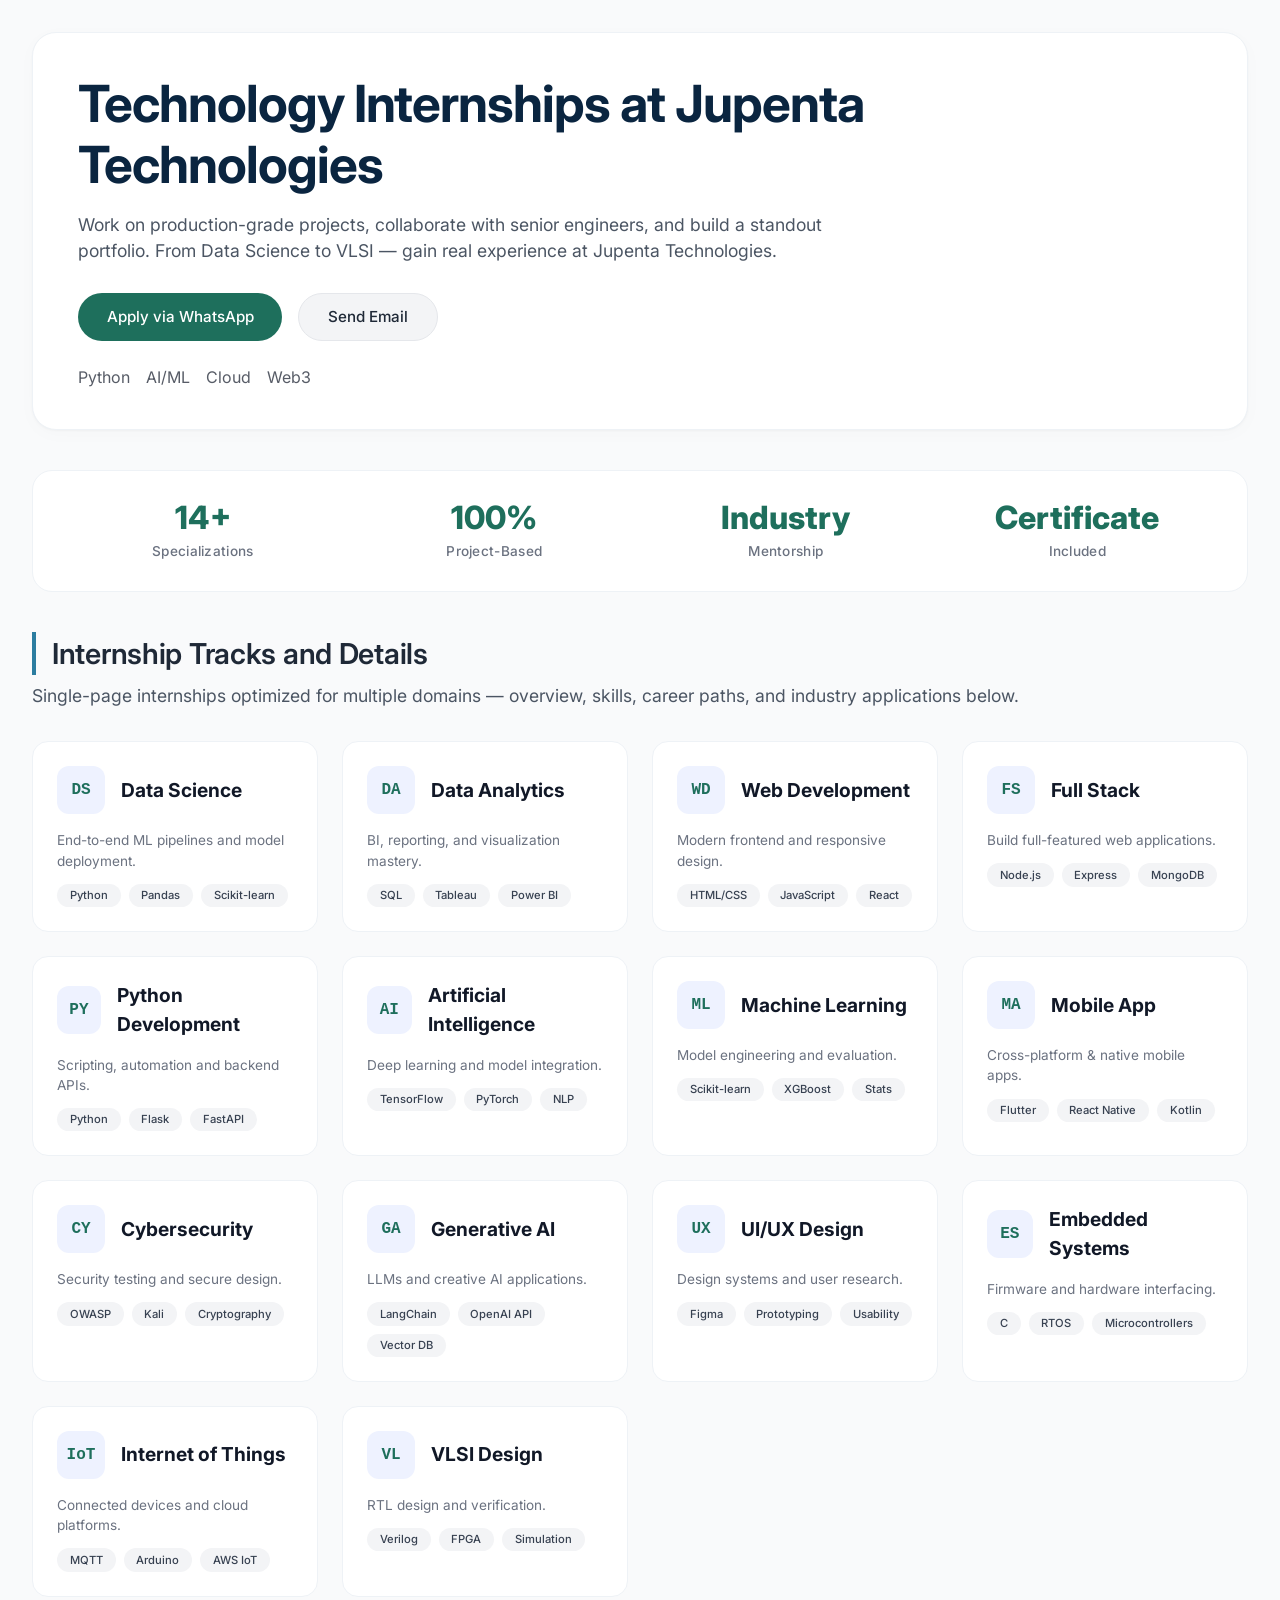
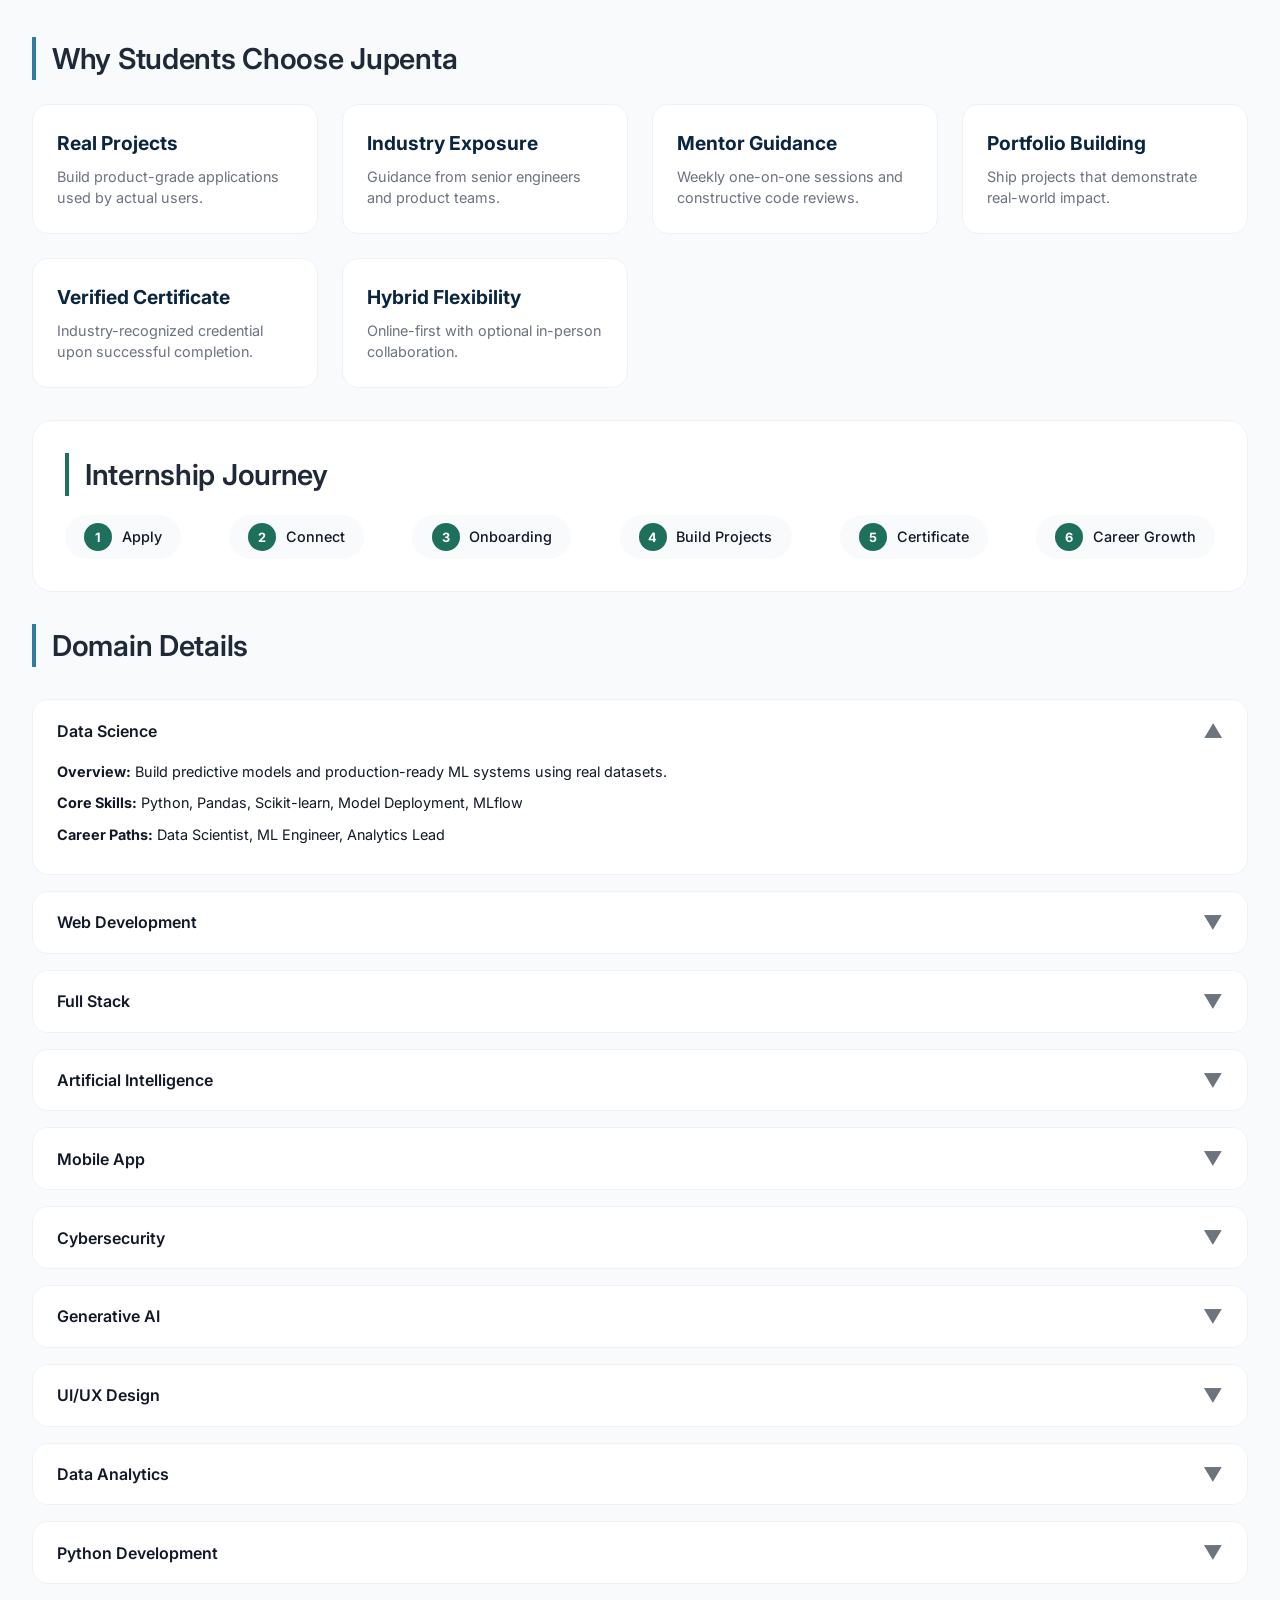
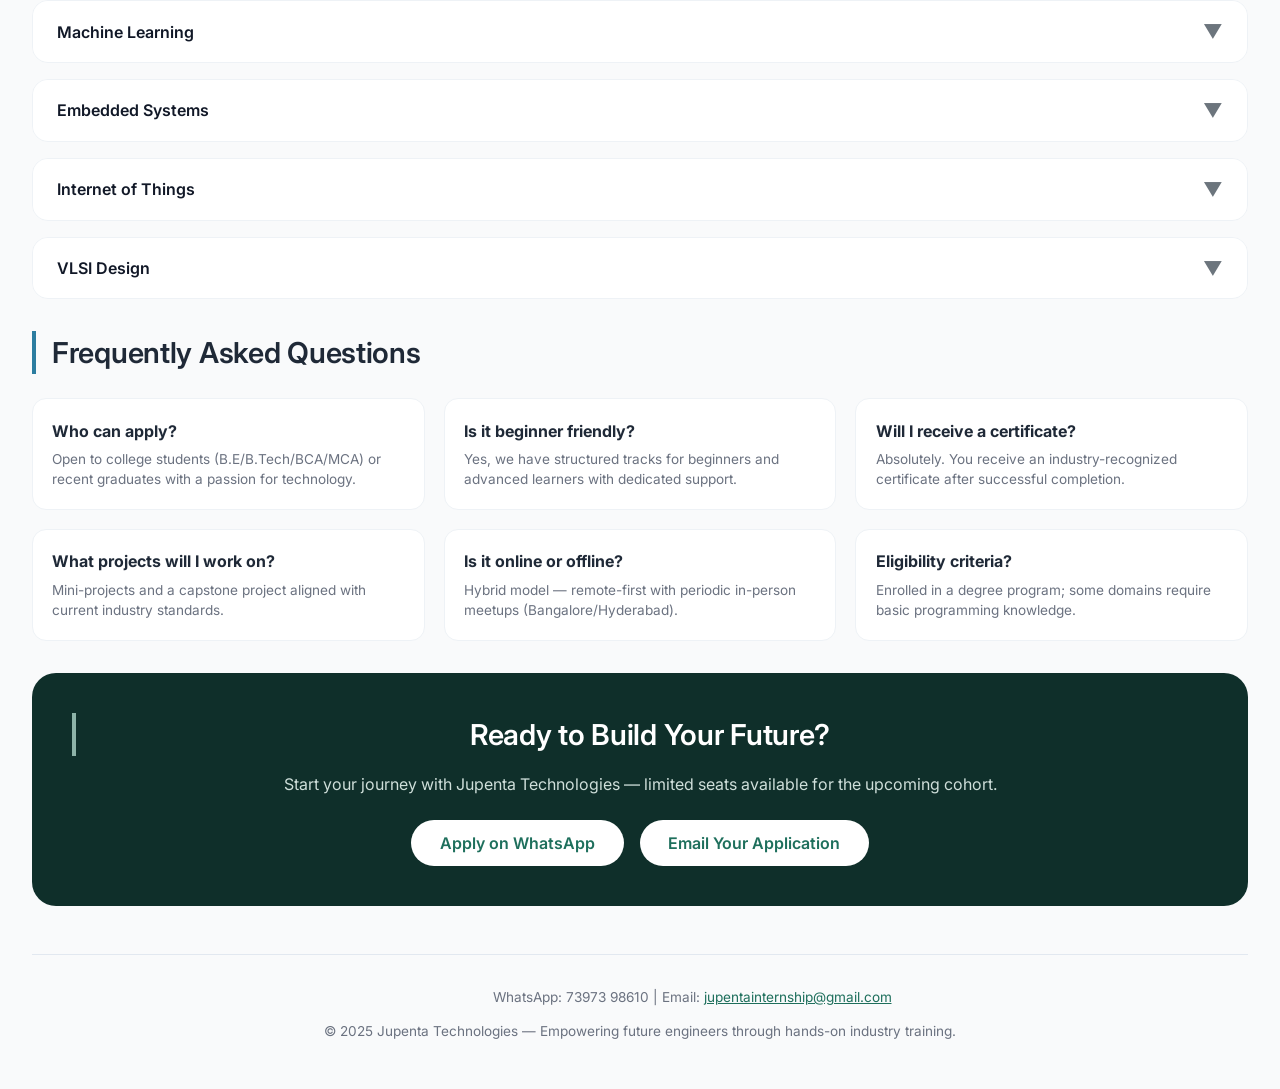
==== internships/index.html @ 1228b9b9 "Final UI, SEO, and deployment update" ====
<!DOCTYPE html>
<html lang="en">
<head>
  <meta charset="UTF-8">
  <meta name="viewport" content="width=device-width, initial-scale=1.0, viewport-fit=cover">
  <title>Technology Internships | Jupenta Technologies</title>
  <meta name="description" content="Single-page internships at Jupenta Technologies — project-based training, mentorship, and certificates across Data Science, AI, Web, IoT, and more.">
  <meta name="robots" content="index, follow">
  <link rel="canonical" href="https://jupenta.com/internships">
  <meta property="og:locale" content="en_US">
  <meta property="og:type" content="website">
  <meta property="og:title" content="Technology Internships | Jupenta Technologies">
  <meta property="og:description" content="Project-based internships for engineering students: Data Science, AI, Web, IoT, and more. Apply via WhatsApp or Email.">
  <meta property="og:url" content="https://jupenta.com/internships">
  <meta property="og:image" content="https://jupenta.com/assets/images/FINAL,JUPENTA,LOGO.png">
  <meta name="twitter:card" content="summary_large_image">
  <meta name="twitter:title" content="Technology Internships | Jupenta Technologies">
  <meta name="twitter:description" content="Project-based internships for engineering students: Data Science, AI, Web, IoT, and more. Apply via WhatsApp or Email.">
  <meta name="twitter:image" content="https://jupenta.com/assets/images/FINAL,JUPENTA,LOGO.png">
  <link rel="preconnect" href="https://fonts.googleapis.com">
  <link rel="preconnect" href="https://fonts.gstatic.com" crossorigin>
  <link href="https://fonts.googleapis.com/css2?family=Inter:opsz,wght@14..32,300;14..32,400;14..32,500;14..32,600;14..32,700;14..32,800&display=swap" rel="stylesheet">
  <!-- Structured data: Organization, EducationalOrganization, Website, Breadcrumb, FAQ -->
  <script type="application/ld+json">
  {
    "@context": "https://schema.org",
    "@graph": [
      {
        "@type": "Organization",
        "name": "Jupenta Technologies",
        "url": "https://jupenta.com",
        "logo": "https://jupenta.com/assets/images/FINAL,JUPENTA,LOGO.png",
        "contactPoint": [{"@type": "ContactPoint","telephone": "+91 73973 98610","contactType": "customer support","areaServed": "IN"}]
      },
      {
        "@type": "EducationalOrganization",
        "name": "Jupenta Technologies",
        "url": "https://jupenta.com/internships",
        "logo": "https://jupenta.com/assets/images/FINAL,JUPENTA,LOGO.png",
        "address": {"@type": "PostalAddress","addressLocality": "Coimbatore","addressRegion": "Tamil Nadu","addressCountry": "IN"}
      },
      {
        "@type": "WebSite",
        "url": "https://jupenta.com",
        "potentialAction": {"@type": "SearchAction","target": "https://jupenta.com/?s={search_term_string}","query-input": "required name=search_term_string"}
      },
      {
        "@type": "BreadcrumbList",
        "itemListElement": [
          {"@type": "ListItem","position": 1, "name": "Home", "item": "https://jupenta.com/"},
          {"@type": "ListItem","position": 2, "name": "Internships", "item": "https://jupenta.com/internships"}
        ]
      }
    ]
  }
  </script>
  <!-- FAQ structured data is added near the FAQ section for clarity -->
  <style>
    * {
      margin: 0;
      padding: 0;
      box-sizing: border-box;
    }

    body {
      background: #f9fafb;
      font-family: 'Inter', sans-serif;
      color: #111827;
      line-height: 1.5;
    }

    .container {
      max-width: 1280px;
      margin: 0 auto;
      padding: 2rem 2rem 3rem;
    }

    /* Typography */
    h1 {
      font-size: 3.2rem;
      font-weight: 700;
      letter-spacing: -0.02em;
      line-height: 1.2;
      color: #0a2540;
      margin-bottom: 1rem;
    }

    h2 {
      font-size: 1.8rem;
      font-weight: 600;
      letter-spacing: -0.01em;
      color: #1f2937;
      margin-bottom: 1rem;
      border-left: 4px solid #2c7da0;
      padding-left: 1rem;
    }

    h3 {
      font-weight: 600;
      font-size: 1.25rem;
    }

    .section-subtitle {
      color: #4b5563;
      margin-bottom: 2rem;
      font-size: 1.1rem;
    }

    /* Hero Section */
    .hero {
      background: #ffffff;
      border-radius: 1.5rem;
      padding: 2.5rem 2.8rem;
      margin-bottom: 2.5rem;
      box-shadow: 0 4px 20px rgba(0, 0, 0, 0.02), 0 1px 2px rgba(0, 0, 0, 0.03);
      border: 1px solid #eef2f6;
    }

    .hero-inner {
      display: flex;
      flex-wrap: wrap;
      align-items: center;
      justify-content: space-between;
      gap: 2rem;
    }

    .hero-content {
      flex: 2;
    }

    .hero-content p {
      font-size: 1.1rem;
      color: #4b5563;
      max-width: 90%;
      margin: 1rem 0 1.8rem;
    }

    .hero-logo img {
      width: 200px;
      border-radius: 16px;
      filter: drop-shadow(0 4px 12px rgba(0, 0, 0, 0.05));
    }

    /* Buttons */
    .btn-group {
      display: flex;
      flex-wrap: wrap;
      gap: 1rem;
    }

    .btn {
      display: inline-flex;
      align-items: center;
      gap: 0.5rem;
      padding: 0.7rem 1.8rem;
      border-radius: 40px;
      font-weight: 500;
      text-decoration: none;
      transition: all 0.2s ease;
      font-size: 0.95rem;
    }

    .btn-primary {
      background-color: #1e6f5c;
      color: white;
      border: none;
    }

    .btn-primary:hover {
      background-color: #0f5344;
      transform: translateY(-1px);
      box-shadow: 0 8px 18px rgba(30, 111, 92, 0.2);
    }

    .btn-secondary {
      background-color: #f3f4f6;
      color: #1f2937;
      border: 1px solid #e5e7eb;
    }

    .btn-secondary:hover {
      background-color: #e5e7eb;
      transform: translateY(-1px);
    }

    /* Stats */
    .stats-grid {
      display: flex;
      flex-wrap: wrap;
      justify-content: space-between;
      gap: 1rem;
      background: #ffffff;
      border-radius: 1.25rem;
      padding: 1.8rem 2rem;
      margin-bottom: 2.5rem;
      border: 1px solid #eef2f6;
    }

    .stat-item {
      text-align: center;
      flex: 1;
    }

    .stat-number {
      font-size: 2rem;
      font-weight: 800;
      color: #1e6f5c;
      display: block;
      line-height: 1.2;
    }

    .stat-label {
      font-size: 0.85rem;
      color: #6b7280;
      letter-spacing: 0.3px;
      font-weight: 500;
    }

    /* Domains Grid */
    .domains-grid {
      display: grid;
      grid-template-columns: repeat(auto-fill, minmax(280px, 1fr));
      gap: 1.5rem;
      margin: 2rem 0 2.5rem;
    }

    .domain-card {
      background: #ffffff;
      border-radius: 1rem;
      padding: 1.5rem;
      transition: all 0.25s;
      border: 1px solid #eef2f6;
      cursor: pointer;
    }

    .domain-card:hover {
      transform: translateY(-4px);
      box-shadow: 0 20px 25px -12px rgba(0, 0, 0, 0.08);
      border-color: #cbd5e1;
    }

    .domain-header {
      display: flex;
      gap: 1rem;
      align-items: center;
      margin-bottom: 1rem;
    }

    .domain-icon {
      background: #eef2ff;
      width: 48px;
      height: 48px;
      display: flex;
      align-items: center;
      justify-content: center;
      border-radius: 12px;
      font-weight: 700;
      font-size: 1rem;
      color: #1e6f5c;
      font-family: monospace;
    }

    .domain-title {
      font-weight: 700;
      font-size: 1.2rem;
    }

    .domain-desc {
      font-size: 0.85rem;
      color: #6b7280;
      margin-bottom: 0.8rem;
    }

    .skills-container {
      display: flex;
      flex-wrap: wrap;
      gap: 0.5rem;
      margin-top: 0.5rem;
    }

    .skill-tag {
      background: #f3f4f6;
      padding: 0.2rem 0.8rem;
      border-radius: 20px;
      font-size: 0.7rem;
      font-weight: 500;
      color: #374151;
    }

    /* Why Jupenta Cards */
    .features-grid {
      display: grid;
      grid-template-columns: repeat(auto-fit, minmax(260px, 1fr));
      gap: 1.5rem;
      margin: 1.5rem 0 2rem;
    }

    .feature-card {
      background: #ffffff;
      border-radius: 1rem;
      padding: 1.5rem;
      border: 1px solid #eef2f6;
    }

    .feature-title {
      font-weight: 700;
      font-size: 1.2rem;
      margin-bottom: 0.5rem;
      color: #0a2540;
    }

    .feature-text {
      color: #6b7280;
      font-size: 0.9rem;
    }

    /* Timeline */
    .timeline-section {
      background: #ffffff;
      border-radius: 1.25rem;
      padding: 2rem;
      margin: 2rem 0;
      border: 1px solid #eef2f6;
    }

    .timeline-steps {
      display: flex;
      flex-wrap: wrap;
      justify-content: space-between;
      gap: 0.8rem;
      margin-top: 1.2rem;
    }

    .step {
      background: #f9fafb;
      border-radius: 3rem;
      padding: 0.5rem 1.2rem;
      font-weight: 500;
      display: flex;
      align-items: center;
      gap: 0.6rem;
      font-size: 0.9rem;
    }

    .step-number {
      background: #1e6f5c;
      color: white;
      width: 28px;
      height: 28px;
      border-radius: 30px;
      display: inline-flex;
      align-items: center;
      justify-content: center;
      font-size: 0.8rem;
      font-weight: 700;
    }

    /* Accordion */
    .accordion {
      margin: 2rem 0;
    }

    .accordion-item {
      background: #ffffff;
      border-radius: 1rem;
      margin-bottom: 1rem;
      border: 1px solid #eef2f6;
      overflow: hidden;
    }

    .accordion-header {
      display: flex;
      justify-content: space-between;
      align-items: center;
      padding: 1rem 1.5rem;
      cursor: pointer;
      font-weight: 600;
      background: #ffffff;
      transition: background 0.2s;
    }

    .accordion-header:hover {
      background: #fafcfc;
    }

    .accordion-arrow {
      font-size: 1.2rem;
      transition: transform 0.2s;
      color: #6c757d;
    }

    .accordion-item.active .accordion-arrow {
      transform: rotate(180deg);
    }

    .accordion-body {
      max-height: 0;
      overflow: hidden;
      padding: 0 1.5rem;
      transition: max-height 0.3s ease;
    }

    .accordion-item.active .accordion-body {
      max-height: 250px;
      padding: 0 1.5rem 1.2rem 1.5rem;
    }

    .accordion-body p {
      margin-bottom: 0.6rem;
      font-size: 0.9rem;
    }

    /* FAQ Grid */
    .faq-grid {
      display: grid;
      grid-template-columns: repeat(auto-fit, minmax(300px, 1fr));
      gap: 1.2rem;
      margin: 1.5rem 0;
    }

    .faq-item {
      background: #ffffff;
      border-radius: 0.875rem;
      padding: 1.2rem;
      border: 1px solid #eef2f6;
    }

    .faq-question {
      font-weight: 700;
      color: #1f2937;
      display: block;
      margin-bottom: 0.4rem;
    }

    .faq-answer {
      color: #6b7280;
      font-size: 0.85rem;
    }

    /* Final CTA */
    .final-cta {
      background: #0f2f2a;
      color: white;
      border-radius: 1.5rem;
      padding: 2.5rem;
      text-align: center;
      margin: 2rem 0 1rem;
    }

    .final-cta h2 {
      color: white;
      border-left-color: #8db3a8;
    }

    .final-cta p {
      color: #cfdfda;
      margin: 0.5rem 0 1.5rem;
    }

    .btn-light {
      background-color: #ffffff;
      color: #1e6f5c;
      padding: 0.7rem 1.8rem;
      border-radius: 40px;
      font-weight: 600;
      text-decoration: none;
      transition: 0.2s;
    }

    .btn-light:hover {
      background-color: #eef2f6;
      transform: translateY(-1px);
    }

    footer {
      margin-top: 3rem;
      border-top: 1px solid #e2e8f0;
      padding-top: 2rem;
      text-align: center;
      font-size: 0.85rem;
      color: #6b7280;
    }

    @media (max-width: 768px) {
      .container {
        padding: 1rem;
      }
      h1 {
        font-size: 2.2rem;
      }
      .hero {
        padding: 1.5rem;
      }
    }
  </style>
</head>
<body>
<div class="container">
  <!-- Hero Section -->
  <section class="hero">
    <div class="hero-inner">
      <!-- Top navigation intentionally removed: this page is a subpage of jupenta.com -->
      <div class="hero-content">
        <h1>Technology Internships at Jupenta Technologies</h1>
        <p>Work on production-grade projects, collaborate with senior engineers, and build a standout portfolio. From Data Science to VLSI — gain real experience at Jupenta Technologies.</p>
        <div class="btn-group">
          <a class="btn btn-primary" href="https://wa.me/917397398610?text=Hello%20Jupenta%20Team%2C%20I%20would%20like%20to%20apply%20for%20an%20internship." target="_blank" rel="noopener">Apply via WhatsApp</a>
          <a class="btn btn-secondary" href="mailto:jupentainternship@gmail.com">Send Email</a>
        </div>
        <div style="margin-top: 1.5rem; display: flex; gap: 1rem; opacity: 0.7;">
          <span style="font-size: 1rem;">Python</span>
          <span style="font-size: 1rem;">AI/ML</span>
          <span style="font-size: 1rem;">Cloud</span>
          <span style="font-size: 1rem;">Web3</span>
        </div>
      </div>
      <div class="hero-logo">
        <img src="../assets/images/FINAL,JUPENTA,LOGO.png" alt="Jupenta Technologies logo" loading="lazy" onerror="this.src='https://placehold.co/300x150?text=Jupenta+Tech'">
      </div>
    </div>
  </section>

  <!-- Stats Section -->
  <div class="stats-grid">
    <div class="stat-item"><span class="stat-number">14+</span><span class="stat-label">Specializations</span></div>
    <div class="stat-item"><span class="stat-number">100%</span><span class="stat-label">Project-Based</span></div>
    <div class="stat-item"><span class="stat-number">Industry</span><span class="stat-label">Mentorship</span></div>
    <div class="stat-item"><span class="stat-number">Certificate</span><span class="stat-label">Included</span></div>
  </div>

  <!-- Optimized Domain Sections for SEO -->
  <section aria-labelledby="domains-heading">
    <h2 id="domains-heading" style="margin-bottom:0.5rem;">Internship Tracks and Details</h2>
    <p class="section-subtitle">Single-page internships optimized for multiple domains — overview, skills, career paths, and industry applications below.</p>

    <!-- Dynamic Grid Container -->
    <div id="domainsGrid" class="domains-grid"></div>

  </section>

  <!-- Why Jupenta -->
  <h2>Why Students Choose Jupenta</h2>
  <div class="features-grid">
    <div class="feature-card"><div class="feature-title">Real Projects</div><div class="feature-text">Build product-grade applications used by actual users.</div></div>
    <div class="feature-card"><div class="feature-title">Industry Exposure</div><div class="feature-text">Guidance from senior engineers and product teams.</div></div>
    <div class="feature-card"><div class="feature-title">Mentor Guidance</div><div class="feature-text">Weekly one-on-one sessions and constructive code reviews.</div></div>
    <div class="feature-card"><div class="feature-title">Portfolio Building</div><div class="feature-text">Ship projects that demonstrate real-world impact.</div></div>
    <div class="feature-card"><div class="feature-title">Verified Certificate</div><div class="feature-text">Industry-recognized credential upon successful completion.</div></div>
    <div class="feature-card"><div class="feature-title">Hybrid Flexibility</div><div class="feature-text">Online-first with optional in-person collaboration.</div></div>
  </div>

  <!-- Timeline -->
  <div class="timeline-section">
    <h2 style="border-left-color: #1e6f5c;">Internship Journey</h2>
    <div class="timeline-steps">
      <div class="step"><span class="step-number">1</span> Apply</div>
      <div class="step"><span class="step-number">2</span> Connect</div>
      <div class="step"><span class="step-number">3</span> Onboarding</div>
      <div class="step"><span class="step-number">4</span> Build Projects</div>
      <div class="step"><span class="step-number">5</span> Certificate</div>
      <div class="step"><span class="step-number">6</span> Career Growth</div>
    </div>
  </div>

  <!-- Accordion: Domain Details -->
  <h2>Domain Details</h2>
  <div class="accordion" id="accordionContainer"></div>

  <!-- FAQ -->
  <h2>Frequently Asked Questions</h2>
  <div class="faq-grid">
    <div class="faq-item"><span class="faq-question">Who can apply?</span><div class="faq-answer">Open to college students (B.E/B.Tech/BCA/MCA) or recent graduates with a passion for technology.</div></div>
    <div class="faq-item"><span class="faq-question">Is it beginner friendly?</span><div class="faq-answer">Yes, we have structured tracks for beginners and advanced learners with dedicated support.</div></div>
    <div class="faq-item"><span class="faq-question">Will I receive a certificate?</span><div class="faq-answer">Absolutely. You receive an industry-recognized certificate after successful completion.</div></div>
    <div class="faq-item"><span class="faq-question">What projects will I work on?</span><div class="faq-answer">Mini-projects and a capstone project aligned with current industry standards.</div></div>
    <div class="faq-item"><span class="faq-question">Is it online or offline?</span><div class="faq-answer">Hybrid model — remote-first with periodic in-person meetups (Bangalore/Hyderabad).</div></div>
    <div class="faq-item"><span class="faq-question">Eligibility criteria?</span><div class="faq-answer">Enrolled in a degree program; some domains require basic programming knowledge.</div></div>
  </div>

  <script type="application/ld+json">
  {
    "@context": "https://schema.org",
    "@type": "FAQPage",
    "mainEntity": [
      {"@type": "Question","name": "Who can apply for the internship?","acceptedAnswer": {"@type": "Answer","text": "Open to college students (B.E/B.Tech/BCA/MCA) and recent graduates with interest in technology."}},
      {"@type": "Question","name": "Do interns receive certificates?","acceptedAnswer": {"@type": "Answer","text": "Yes — interns receive a verified industry-recognized certificate upon successful completion."}},
      {"@type": "Question","name": "Is prior experience required?","acceptedAnswer": {"@type": "Answer","text": "Some tracks are beginner-friendly; other tracks recommend basic programming knowledge."}},
      {"@type": "Question","name": "Are projects included?","acceptedAnswer": {"@type": "Answer","text": "Yes — project-based learning with a capstone project aligned to industry use-cases."}},
      {"@type": "Question","name": "Which internship domains are available?","acceptedAnswer": {"@type": "Answer","text": "Data Science, Data Analytics, Web & Full Stack, Python, AI/ML, Mobile, Cybersecurity, Generative AI, UI/UX, Embedded, IoT, VLSI and more — all on a single page."}},
      {"@type": "Question","name": "How do I apply?","acceptedAnswer": {"@type": "Answer","text": "Apply via the WhatsApp link or send your application to jupentainternship@gmail.com."}}
    ]
  }
  </script>

  <!-- Final CTA -->
  <div class="final-cta">
    <h2>Ready to Build Your Future?</h2>
    <p>Start your journey with Jupenta Technologies — limited seats available for the upcoming cohort.</p>
    <div style="display: flex; gap: 1rem; justify-content: center; flex-wrap: wrap;">
      <a class="btn-light" href="https://wa.me/917397398610?text=Hello%20Jupenta%20Team%2C%20I%20would%20like%20to%20apply%20for%20an%20internship." target="_blank">Apply on WhatsApp</a>
      <a class="btn-light" href="mailto:jupentainternship@gmail.com">Email Your Application</a>
    </div>
  </div>

  <footer>
    <div style="display: flex; justify-content: center; gap: 1.5rem; align-items: center; flex-wrap: wrap; margin-bottom: 0.8rem;">
      <img src="../assets/images/FINAL,JUPENTA,LOGO.png" alt="Jupenta Technologies logo" loading="lazy" style="width: 80px;" onerror="this.src='https://placehold.co/80x80?text=J'">
      <div>WhatsApp: 73973 98610  |  Email: <a href="mailto:jupentainternship@gmail.com" style="color: #1e6f5c;">jupentainternship@gmail.com</a></div>
    </div>
    <div>© 2025 Jupenta Technologies — Empowering future engineers through hands-on industry training.</div>
  </footer>
</div>

<script>
  // Domain data
  const domainsData = [
    { code: "DS", name: "Data Science", desc: "End-to-end ML pipelines and model deployment.", skills: ["Python", "Pandas", "Scikit-learn"] },
    { code: "DA", name: "Data Analytics", desc: "BI, reporting, and visualization mastery.", skills: ["SQL", "Tableau", "Power BI"] },
    { code: "WD", name: "Web Development", desc: "Modern frontend and responsive design.", skills: ["HTML/CSS", "JavaScript", "React"] },
    { code: "FS", name: "Full Stack", desc: "Build full-featured web applications.", skills: ["Node.js", "Express", "MongoDB"] },
    { code: "PY", name: "Python Development", desc: "Scripting, automation and backend APIs.", skills: ["Python", "Flask", "FastAPI"] },
    { code: "AI", name: "Artificial Intelligence", desc: "Deep learning and model integration.", skills: ["TensorFlow", "PyTorch", "NLP"] },
    { code: "ML", name: "Machine Learning", desc: "Model engineering and evaluation.", skills: ["Scikit-learn", "XGBoost", "Stats"] },
    { code: "MA", name: "Mobile App", desc: "Cross-platform & native mobile apps.", skills: ["Flutter", "React Native", "Kotlin"] },
    { code: "CY", name: "Cybersecurity", desc: "Security testing and secure design.", skills: ["OWASP", "Kali", "Cryptography"] },
    { code: "GA", name: "Generative AI", desc: "LLMs and creative AI applications.", skills: ["LangChain", "OpenAI API", "Vector DB"] },
    { code: "UX", name: "UI/UX Design", desc: "Design systems and user research.", skills: ["Figma", "Prototyping", "Usability"] },
    { code: "ES", name: "Embedded Systems", desc: "Firmware and hardware interfacing.", skills: ["C", "RTOS", "Microcontrollers"] },
    { code: "IoT", name: "Internet of Things", desc: "Connected devices and cloud platforms.", skills: ["MQTT", "Arduino", "AWS IoT"] },
    { code: "VL", name: "VLSI Design", desc: "RTL design and verification.", skills: ["Verilog", "FPGA", "Simulation"] }
  ];

  function renderDomains() {
    const container = document.getElementById("domainsGrid");
    if (!container) return;
    container.innerHTML = domainsData.map(domain => `
      <div class="domain-card" data-domain-name="${domain.name}">
        <div class="domain-header">
          <div class="domain-icon">${domain.code}</div>
          <div class="domain-title">${domain.name}</div>
        </div>
        <div class="domain-desc">${domain.desc}</div>
        <div class="skills-container">
          ${domain.skills.map(skill => `<span class="skill-tag">${skill}</span>`).join('')}
        </div>
      </div>
    `).join('');

    // Add click handler to scroll to accordion
    document.querySelectorAll('.domain-card').forEach(card => {
      card.addEventListener('click', () => {
        const domainName = card.getAttribute('data-domain-name');
        const targetAccordion = Array.from(document.querySelectorAll('.accordion-item')).find(item => 
          item.querySelector('.accordion-header h3')?.innerText === domainName
        );
        if (targetAccordion) {
          targetAccordion.scrollIntoView({ behavior: 'smooth', block: 'start' });
          if (!targetAccordion.classList.contains('active')) {
            const header = targetAccordion.querySelector('.accordion-header');
            if (header) header.click();
          }
        } else {
          // fallback: show brief message or just scroll to faq
          const detailsSection = document.querySelector(".accordion");
          if (detailsSection) detailsSection.scrollIntoView({ behavior: 'smooth' });
        }
      });
    });
  }

  // Detailed accordion data
  const detailedData = [
    { name: "Data Science", overview: "Build predictive models and production-ready ML systems using real datasets.", skills: "Python, Pandas, Scikit-learn, Model Deployment, MLflow", careers: "Data Scientist, ML Engineer, Analytics Lead" },
    { name: "Web Development", overview: "Create modern, performant websites with responsive design and API integration.", skills: "HTML5, CSS3, JavaScript, React, Tailwind", careers: "Frontend Engineer, UI Engineer" },
    { name: "Full Stack", overview: "Master frontend and backend development; deploy complete web applications.", skills: "MERN stack, REST APIs, Database Design", careers: "Full Stack Developer, Software Engineer" },
    { name: "Artificial Intelligence", overview: "Implement deep learning models, computer vision, and LLM fine-tuning.", skills: "TensorFlow, Keras, Transformers", careers: "AI Engineer, Research Assistant" },
    { name: "Mobile App", overview: "Develop cross-platform mobile apps with Flutter and native integrations.", skills: "Flutter, Dart, Firebase", careers: "Mobile Developer, Flutter Engineer" },
    { name: "Cybersecurity", overview: "Learn ethical hacking, vulnerability assessment, and secure coding.", skills: "Kali Linux, Burp Suite, OWASP Top 10", careers: "Security Analyst, Penetration Tester" },
    { name: "Generative AI", overview: "Create AI systems using LLMs, prompt engineering, and RAG pipelines.", skills: "OpenAI API, LangChain, Vector Databases", careers: "Generative AI Specialist" },
    { name: "UI/UX Design", overview: "Design user-centric interfaces, prototypes, and design systems.", skills: "Figma, Adobe XD, User Research", careers: "UI/UX Designer, Product Designer" },
    { name: "Data Analytics", overview: "Extract insights, build dashboards, and tell data stories.", skills: "SQL, Tableau, Power BI, Excel", careers: "Data Analyst, BI Developer" },
    { name: "Python Development", overview: "Automation, backend APIs, and scripting for real-world problems.", skills: "Python, Flask, Django, REST", careers: "Python Developer, Automation Engineer" },
    { name: "Machine Learning", overview: "Master supervised and unsupervised learning, model evaluation.", skills: "Regression, Classification, Clustering", careers: "ML Engineer, Data Scientist" },
    { name: "Embedded Systems", overview: "Firmware development for microcontrollers and real-time systems.", skills: "C, Embedded C, ARM, RTOS", careers: "Embedded Engineer" },
    { name: "Internet of Things", overview: "Connect sensors, actuators to cloud platforms and build IoT solutions.", skills: "Arduino, ESP32, MQTT, AWS IoT", careers: "IoT Developer" },
    { name: "VLSI Design", overview: "Digital design using Verilog, simulation and FPGA prototyping.", skills: "Verilog, Vivado, ModelSim", careers: "VLSI Engineer, RTL Designer" }
  ];

  function buildAccordion() {
    const container = document.getElementById("accordionContainer");
    if (!container) return;
    container.innerHTML = detailedData.map(d => `
      <div class="accordion-item">
        <div class="accordion-header">
          <h3 style="font-size: 1rem; font-weight: 600;">${d.name}</h3>
          <span class="accordion-arrow">▼</span>
        </div>
        <div class="accordion-body">
          <p><strong>Overview:</strong> ${d.overview}</p>
          <p><strong>Core Skills:</strong> ${d.skills}</p>
          <p><strong>Career Paths:</strong> ${d.careers}</p>
        </div>
      </div>
    `).join('');

    document.querySelectorAll('.accordion-header').forEach(header => {
      header.addEventListener('click', function(e) {
        const item = this.closest('.accordion-item');
        if (item) {
          item.classList.toggle('active');
        }
      });
    });
    // Open first accordion by default for better presentation
    const firstItem = document.querySelector('.accordion-item');
    if (firstItem) firstItem.classList.add('active');
  }

  // Fix missing images fallback
  window.addEventListener('DOMContentLoaded', () => {
    renderDomains();
    buildAccordion();
    const logos = document.querySelectorAll('img[src*="JUPENTA,LOGO"]');
    logos.forEach(img => { // This ensures the logo fallback works even if the path is initially wrong
      img.onerror = () => { img.src = '../assets/images/FINAL,JUPENTA,LOGO.png'; }; 
    });
  });
</script>
</body>
</html>
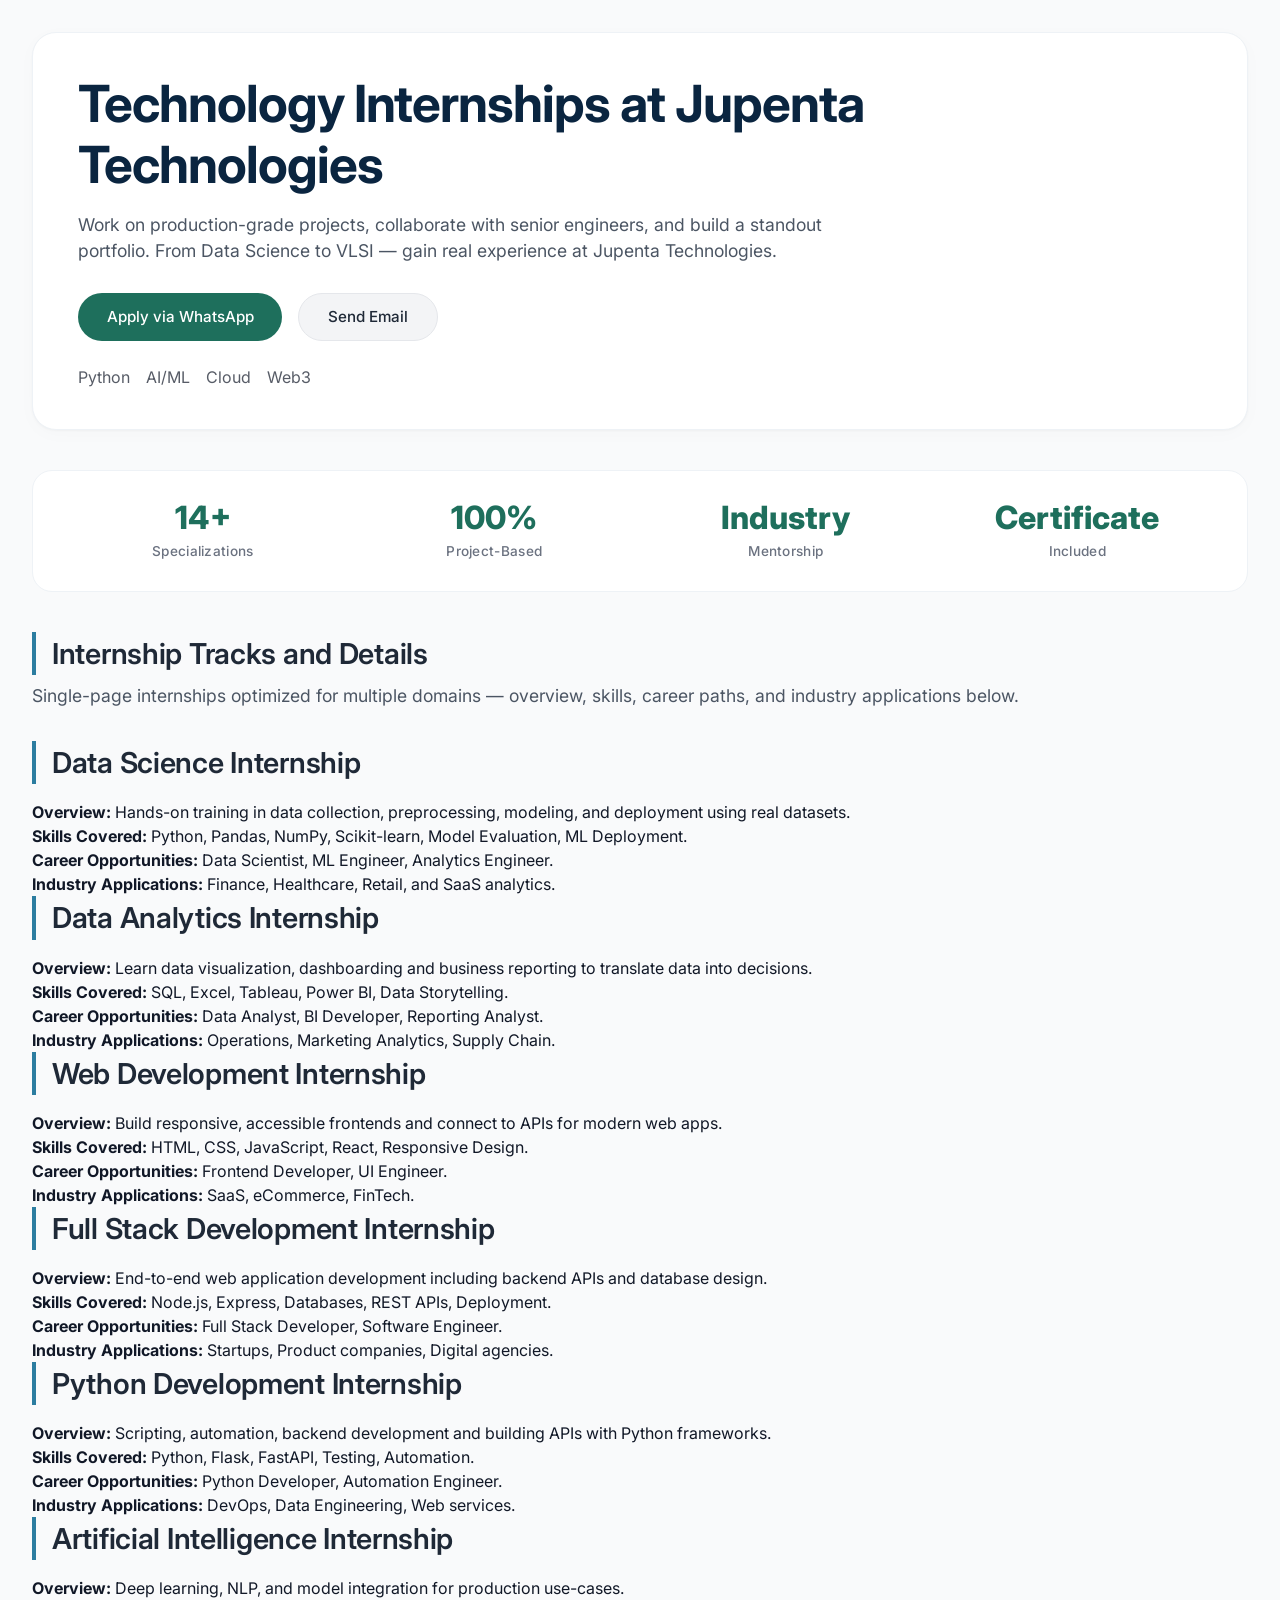
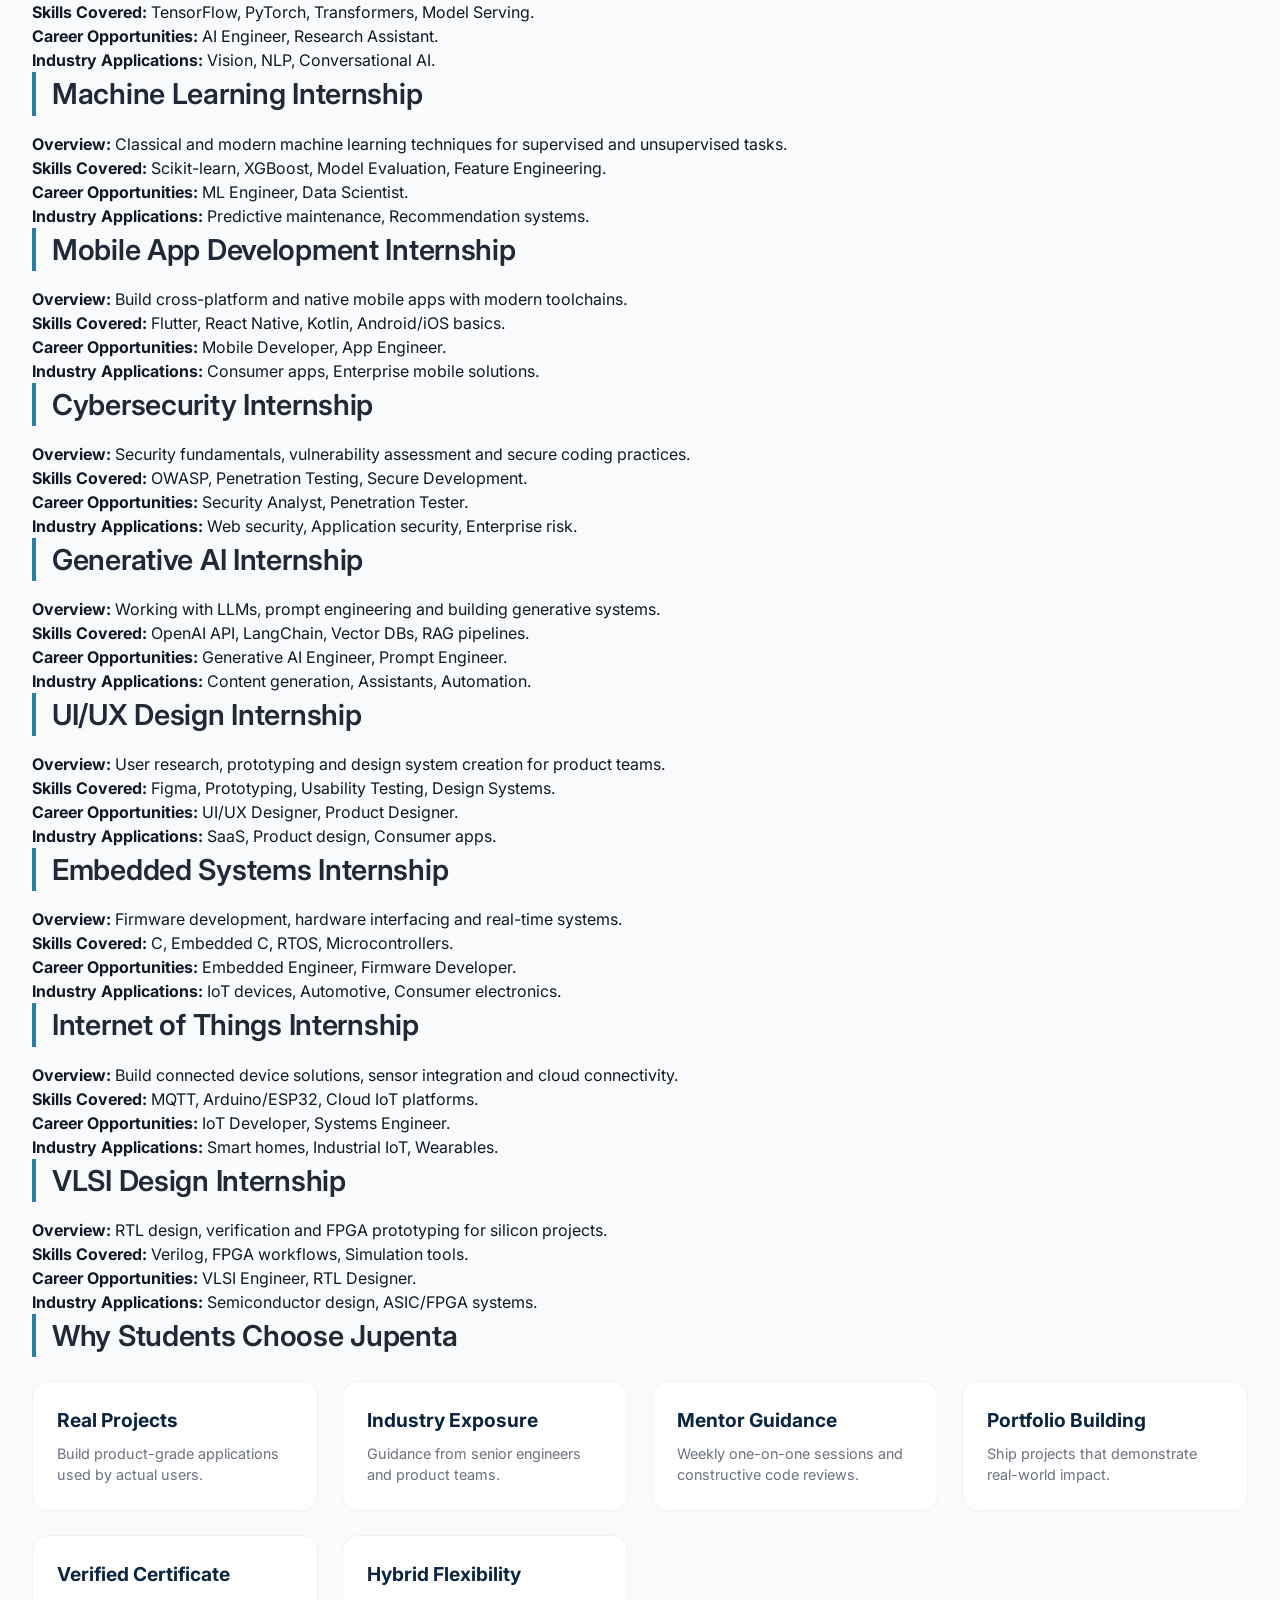
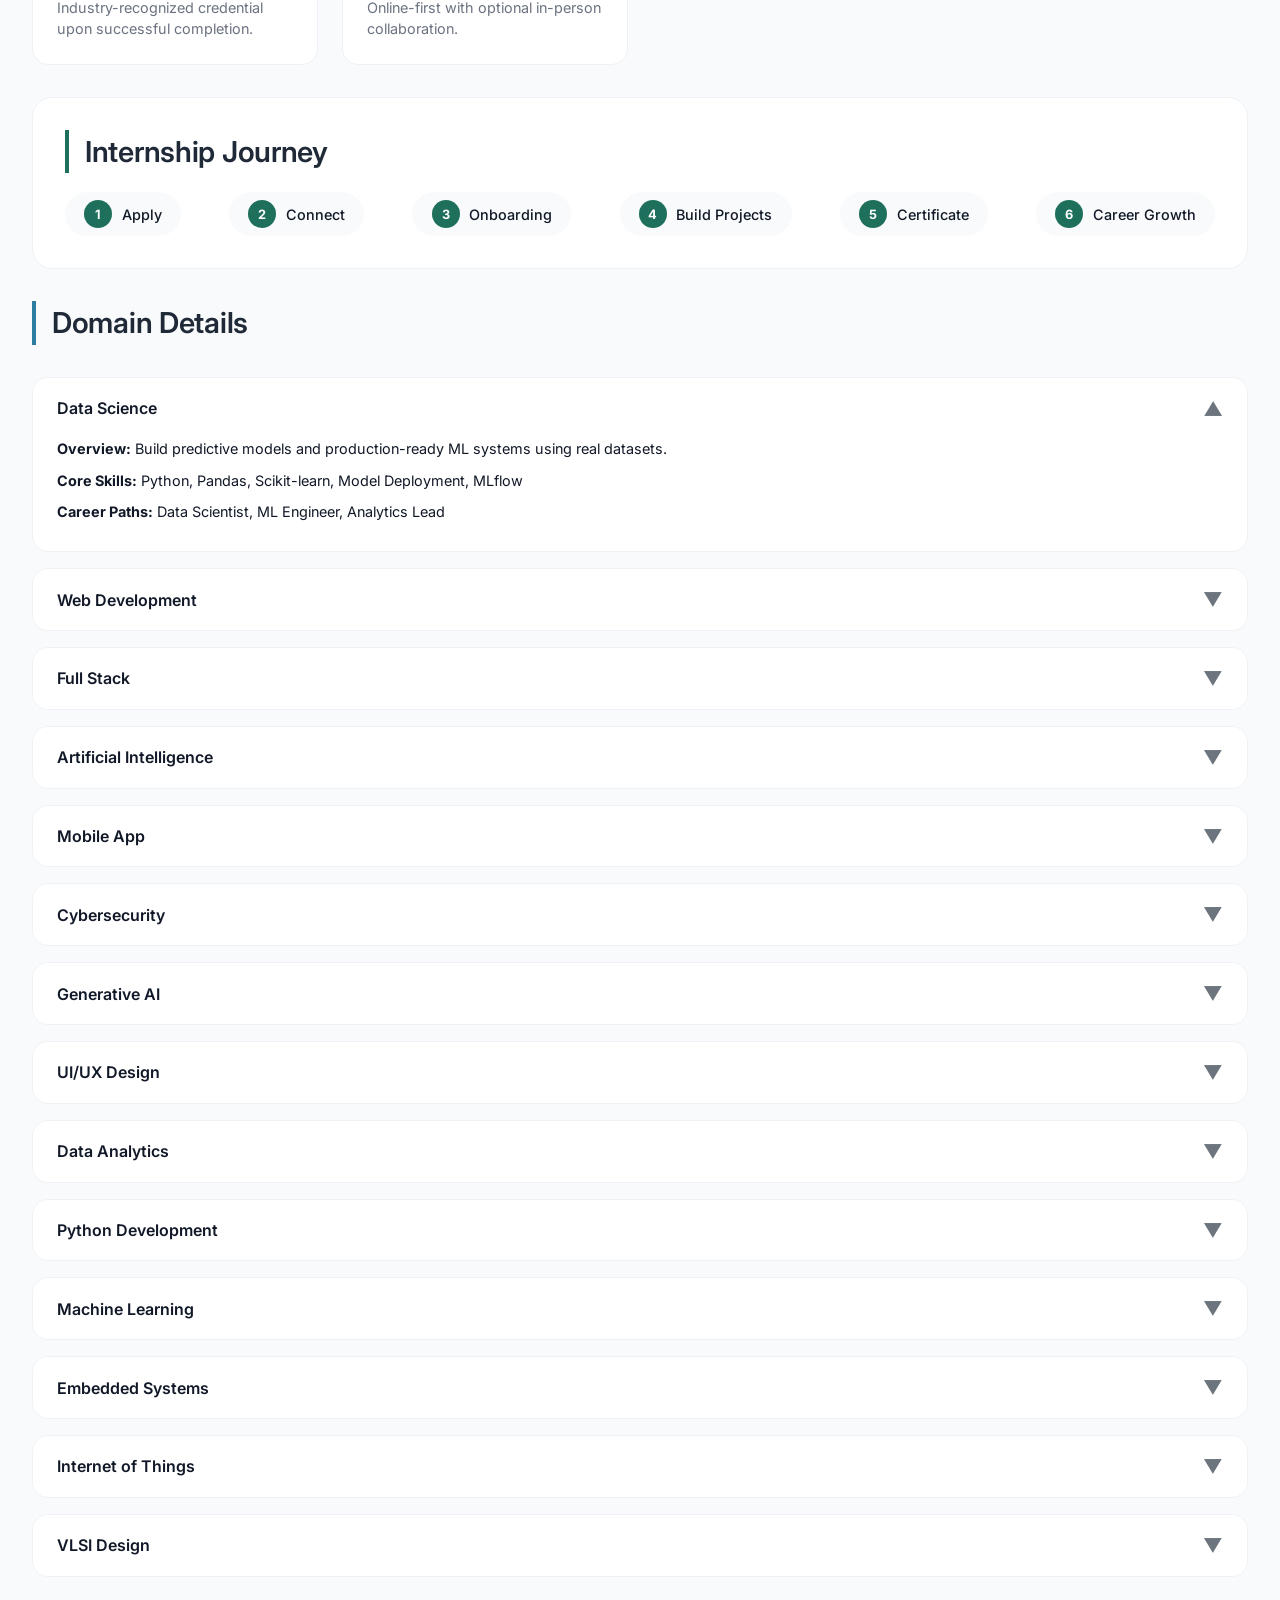
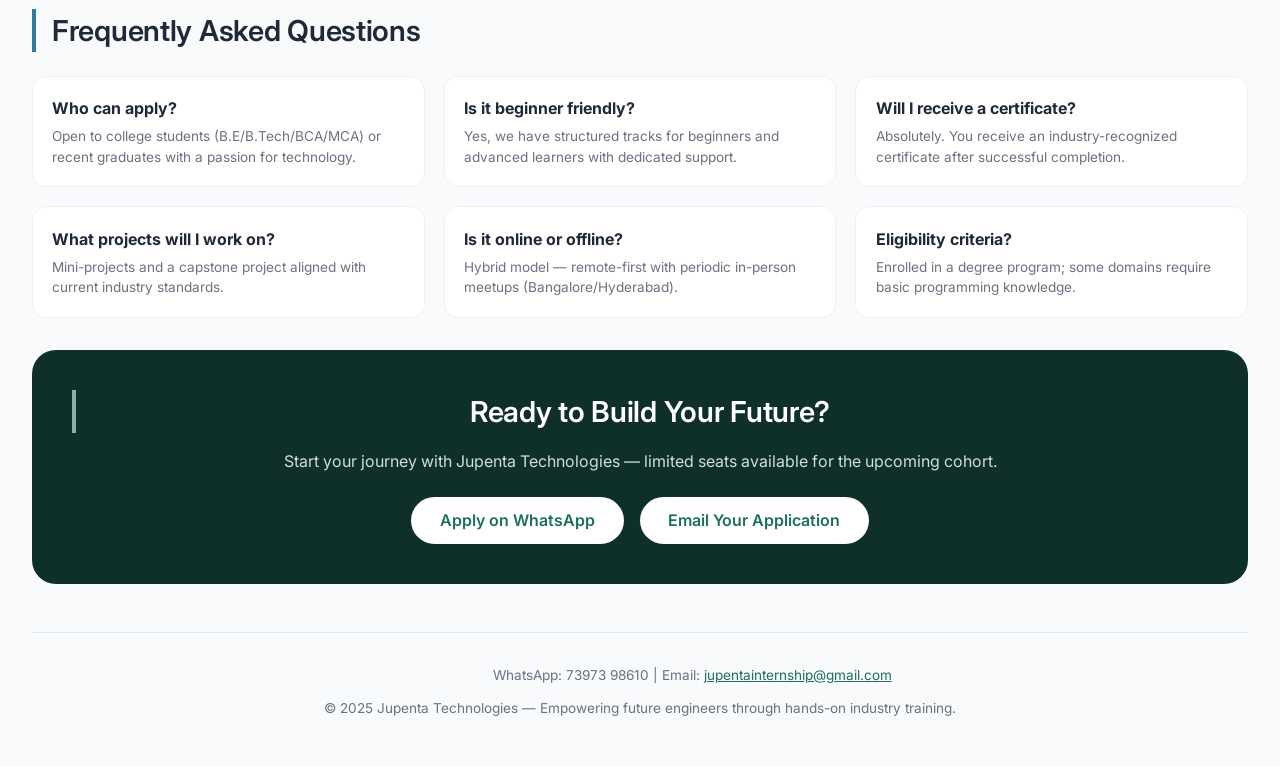
==== commit 3f0b05de: "Final UI, SEO, and deployment update" ====
--- a/internships/index.html
+++ b/internships/index.html
@@ -533,8 +533,89 @@
     <h2 id="domains-heading" style="margin-bottom:0.5rem;">Internship Tracks and Details</h2>
     <p class="section-subtitle">Single-page internships optimized for multiple domains — overview, skills, career paths, and industry applications below.</p>
 
-    <!-- Dynamic Grid Container -->
-    <div id="domainsGrid" class="domains-grid"></div>
+    <h2>Data Science Internship</h2>
+    <p><strong>Overview:</strong> Hands-on training in data collection, preprocessing, modeling, and deployment using real datasets.</p>
+    <p><strong>Skills Covered:</strong> Python, Pandas, NumPy, Scikit-learn, Model Evaluation, ML Deployment.</p>
+    <p><strong>Career Opportunities:</strong> Data Scientist, ML Engineer, Analytics Engineer.</p>
+    <p><strong>Industry Applications:</strong> Finance, Healthcare, Retail, and SaaS analytics.</p>
+
+    <h2>Data Analytics Internship</h2>
+    <p><strong>Overview:</strong> Learn data visualization, dashboarding and business reporting to translate data into decisions.</p>
+    <p><strong>Skills Covered:</strong> SQL, Excel, Tableau, Power BI, Data Storytelling.</p>
+    <p><strong>Career Opportunities:</strong> Data Analyst, BI Developer, Reporting Analyst.</p>
+    <p><strong>Industry Applications:</strong> Operations, Marketing Analytics, Supply Chain.</p>
+
+    <h2>Web Development Internship</h2>
+    <p><strong>Overview:</strong> Build responsive, accessible frontends and connect to APIs for modern web apps.</p>
+    <p><strong>Skills Covered:</strong> HTML, CSS, JavaScript, React, Responsive Design.</p>
+    <p><strong>Career Opportunities:</strong> Frontend Developer, UI Engineer.</p>
+    <p><strong>Industry Applications:</strong> SaaS, eCommerce, FinTech.</p>
+
+    <h2>Full Stack Development Internship</h2>
+    <p><strong>Overview:</strong> End-to-end web application development including backend APIs and database design.</p>
+    <p><strong>Skills Covered:</strong> Node.js, Express, Databases, REST APIs, Deployment.</p>
+    <p><strong>Career Opportunities:</strong> Full Stack Developer, Software Engineer.</p>
+    <p><strong>Industry Applications:</strong> Startups, Product companies, Digital agencies.</p>
+
+    <h2>Python Development Internship</h2>
+    <p><strong>Overview:</strong> Scripting, automation, backend development and building APIs with Python frameworks.</p>
+    <p><strong>Skills Covered:</strong> Python, Flask, FastAPI, Testing, Automation.</p>
+    <p><strong>Career Opportunities:</strong> Python Developer, Automation Engineer.</p>
+    <p><strong>Industry Applications:</strong> DevOps, Data Engineering, Web services.</p>
+
+    <h2>Artificial Intelligence Internship</h2>
+    <p><strong>Overview:</strong> Deep learning, NLP, and model integration for production use-cases.</p>
+    <p><strong>Skills Covered:</strong> TensorFlow, PyTorch, Transformers, Model Serving.</p>
+    <p><strong>Career Opportunities:</strong> AI Engineer, Research Assistant.</p>
+    <p><strong>Industry Applications:</strong> Vision, NLP, Conversational AI.</p>
+
+    <h2>Machine Learning Internship</h2>
+    <p><strong>Overview:</strong> Classical and modern machine learning techniques for supervised and unsupervised tasks.</p>
+    <p><strong>Skills Covered:</strong> Scikit-learn, XGBoost, Model Evaluation, Feature Engineering.</p>
+    <p><strong>Career Opportunities:</strong> ML Engineer, Data Scientist.</p>
+    <p><strong>Industry Applications:</strong> Predictive maintenance, Recommendation systems.</p>
+
+    <h2>Mobile App Development Internship</h2>
+    <p><strong>Overview:</strong> Build cross-platform and native mobile apps with modern toolchains.</p>
+    <p><strong>Skills Covered:</strong> Flutter, React Native, Kotlin, Android/iOS basics.</p>
+    <p><strong>Career Opportunities:</strong> Mobile Developer, App Engineer.</p>
+    <p><strong>Industry Applications:</strong> Consumer apps, Enterprise mobile solutions.</p>
+
+    <h2>Cybersecurity Internship</h2>
+    <p><strong>Overview:</strong> Security fundamentals, vulnerability assessment and secure coding practices.</p>
+    <p><strong>Skills Covered:</strong> OWASP, Penetration Testing, Secure Development.</p>
+    <p><strong>Career Opportunities:</strong> Security Analyst, Penetration Tester.</p>
+    <p><strong>Industry Applications:</strong> Web security, Application security, Enterprise risk.</p>
+
+    <h2>Generative AI Internship</h2>
+    <p><strong>Overview:</strong> Working with LLMs, prompt engineering and building generative systems.</p>
+    <p><strong>Skills Covered:</strong> OpenAI API, LangChain, Vector DBs, RAG pipelines.</p>
+    <p><strong>Career Opportunities:</strong> Generative AI Engineer, Prompt Engineer.</p>
+    <p><strong>Industry Applications:</strong> Content generation, Assistants, Automation.</p>
+
+    <h2>UI/UX Design Internship</h2>
+    <p><strong>Overview:</strong> User research, prototyping and design system creation for product teams.</p>
+    <p><strong>Skills Covered:</strong> Figma, Prototyping, Usability Testing, Design Systems.</p>
+    <p><strong>Career Opportunities:</strong> UI/UX Designer, Product Designer.</p>
+    <p><strong>Industry Applications:</strong> SaaS, Product design, Consumer apps.</p>
+
+    <h2>Embedded Systems Internship</h2>
+    <p><strong>Overview:</strong> Firmware development, hardware interfacing and real-time systems.</p>
+    <p><strong>Skills Covered:</strong> C, Embedded C, RTOS, Microcontrollers.</p>
+    <p><strong>Career Opportunities:</strong> Embedded Engineer, Firmware Developer.</p>
+    <p><strong>Industry Applications:</strong> IoT devices, Automotive, Consumer electronics.</p>
+
+    <h2>Internet of Things Internship</h2>
+    <p><strong>Overview:</strong> Build connected device solutions, sensor integration and cloud connectivity.</p>
+    <p><strong>Skills Covered:</strong> MQTT, Arduino/ESP32, Cloud IoT platforms.</p>
+    <p><strong>Career Opportunities:</strong> IoT Developer, Systems Engineer.</p>
+    <p><strong>Industry Applications:</strong> Smart homes, Industrial IoT, Wearables.</p>
+
+    <h2>VLSI Design Internship</h2>
+    <p><strong>Overview:</strong> RTL design, verification and FPGA prototyping for silicon projects.</p>
+    <p><strong>Skills Covered:</strong> Verilog, FPGA workflows, Simulation tools.</p>
+    <p><strong>Career Opportunities:</strong> VLSI Engineer, RTL Designer.</p>
+    <p><strong>Industry Applications:</strong> Semiconductor design, ASIC/FPGA systems.</p>
 
   </section>
 
@@ -720,9 +801,9 @@
   window.addEventListener('DOMContentLoaded', () => {
     renderDomains();
     buildAccordion();
-    const logos = document.querySelectorAll('img[src*="JUPENTA,LOGO"]');
-    logos.forEach(img => { // This ensures the logo fallback works even if the path is initially wrong
-      img.onerror = () => { img.src = '../assets/images/FINAL,JUPENTA,LOGO.png'; }; 
+    const logos = document.querySelectorAll('img[src*="FINAL,JUPENTA,LOGO"]');
+    logos.forEach(img => {
+      img.onerror = () => { img.src = 'https://placehold.co/300x150?text=Jupenta+Tech'; };
     });
   });
 </script>
